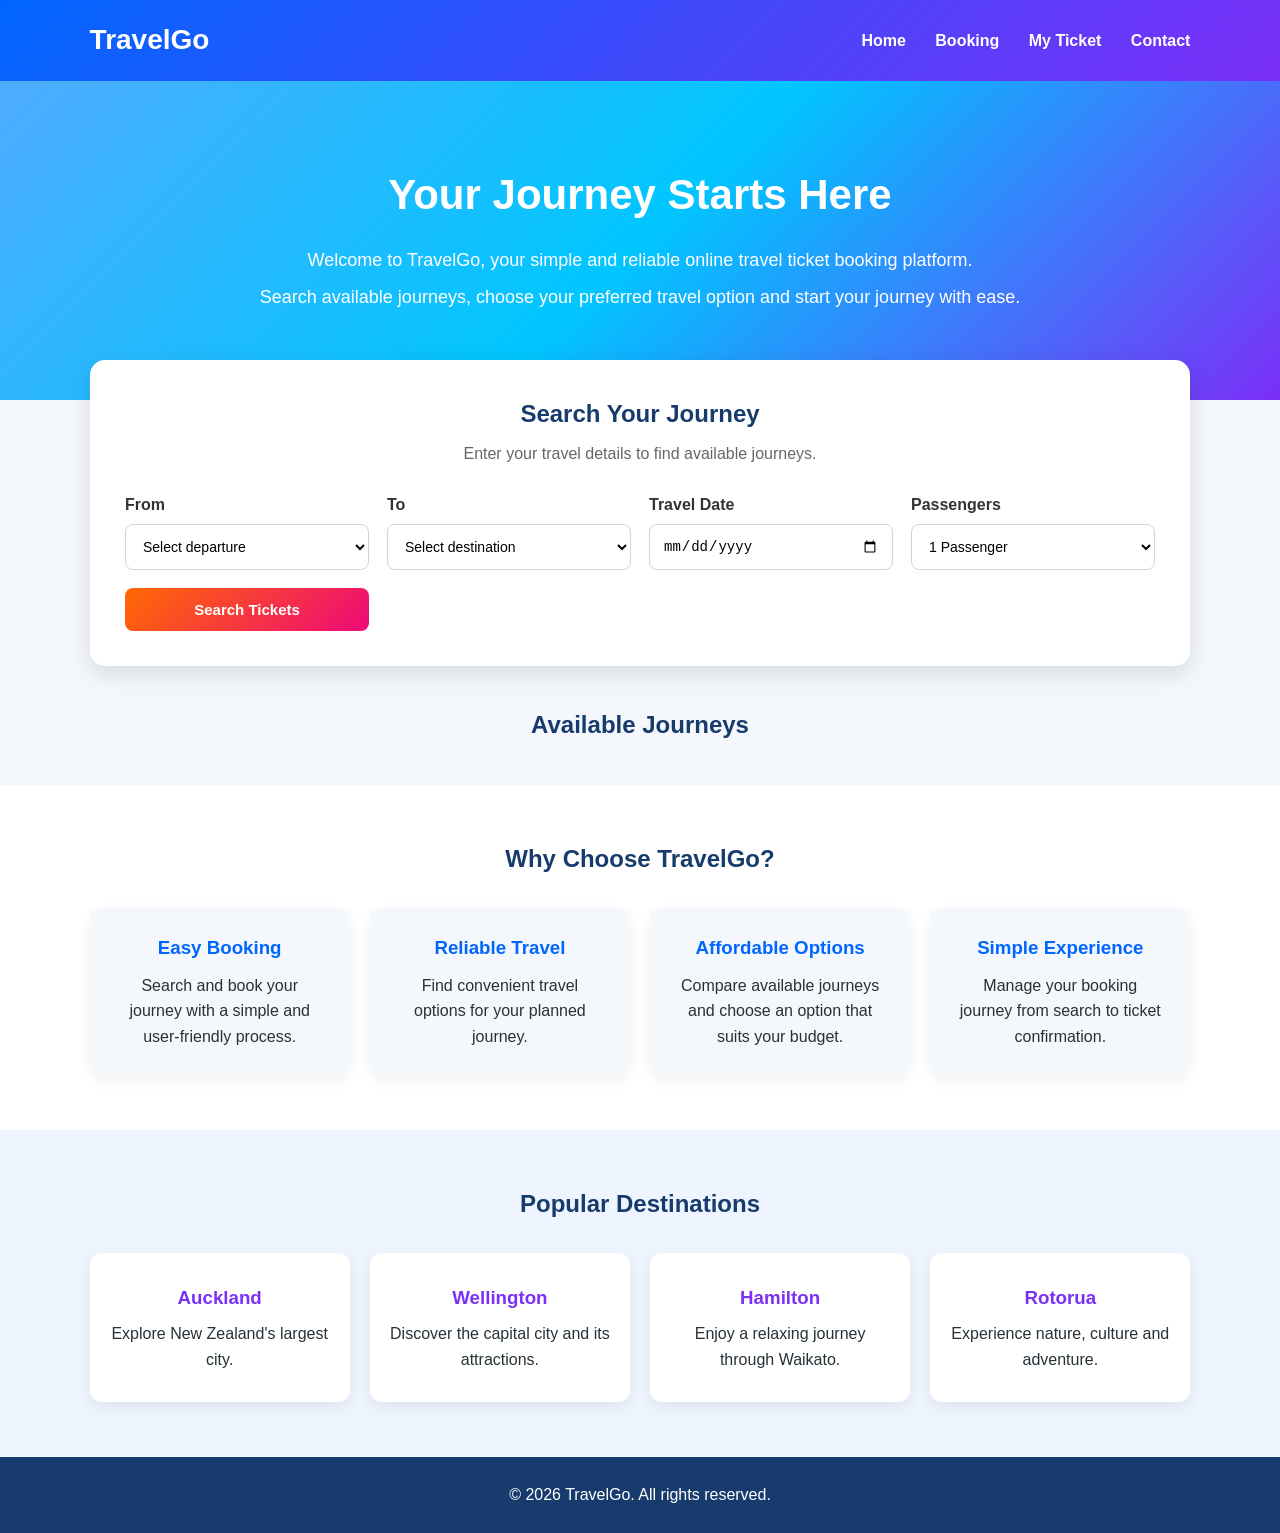
==== index.html @ e417c4aa "Add home and search module" ====
<!DOCTYPE html>
<html lang="en">
<head>
    <meta charset="UTF-8">
    <meta name="viewport" content="width=device-width, initial-scale=1.0">

    <title>TravelGo - Home & Search</title>

    <link rel="stylesheet" href="css/style.css">
</head>

<body>

    <!-- Navigation -->
    <header>
        <div class="logo">
            <h1>TravelGo</h1>
        </div>

        <nav>
            <a href="index.html">Home</a>
            <a href="booking.html">Booking</a>
            <a href="ticket.html">My Ticket</a>
            <a href="contact.html">Contact</a>
        </nav>
    </header>


    <!-- Hero / Welcome Section -->
    <section class="hero">

        <div class="hero-content">

            <h2>Your Journey Starts Here</h2>

            <p>
                Welcome to TravelGo, your simple and reliable
                online travel ticket booking platform.
            </p>

            <p>
                Search available journeys, choose your preferred
                travel option and start your journey with ease.
            </p>

        </div>

    </section>


    <!-- Search Section -->
    <section class="search-section">

        <h2>Search Your Journey</h2>

        <p class="section-description">
            Enter your travel details to find available journeys.
        </p>

        <form id="searchForm">

            <div class="form-group">

                <label for="from">From</label>

                <select id="from" name="from" required>

                    <option value="">Select departure</option>

                    <option value="Auckland">Auckland</option>
                    <option value="Wellington">Wellington</option>
                    <option value="Hamilton">Hamilton</option>
                    <option value="Rotorua">Rotorua</option>

                </select>

            </div>


            <div class="form-group">

                <label for="to">To</label>

                <select id="to" name="to" required>

                    <option value="">Select destination</option>

                    <option value="Auckland">Auckland</option>
                    <option value="Wellington">Wellington</option>
                    <option value="Hamilton">Hamilton</option>
                    <option value="Rotorua">Rotorua</option>

                </select>

            </div>


            <div class="form-group">

                <label for="travelDate">
                    Travel Date
                </label>

                <input
                    type="date"
                    id="travelDate"
                    name="travelDate"
                    required
                >

            </div>


            <div class="form-group">

                <label for="passengers">
                    Passengers
                </label>

                <select
                    id="passengers"
                    name="passengers"
                    required
                >

                    <option value="1">1 Passenger</option>
                    <option value="2">2 Passengers</option>
                    <option value="3">3 Passengers</option>
                    <option value="4">4 Passengers</option>
                    <option value="5">5 Passengers</option>

                </select>

            </div>


            <button type="submit">
                Search Tickets
            </button>

        </form>

    </section>


    <!-- Search Results -->
    <section id="results" class="results-section">

        <h2>Available Journeys</h2>

        <div id="journeyList">

            <!-- JavaScript will display results here -->

        </div>

    </section>


    <!-- Why Choose TravelGo -->
    <section class="why-section">

        <h2>Why Choose TravelGo?</h2>

        <div class="features">

            <div class="feature-card">
                <h3>Easy Booking</h3>
                <p>
                    Search and book your journey with a simple
                    and user-friendly process.
                </p>
            </div>

            <div class="feature-card">
                <h3>Reliable Travel</h3>
                <p>
                    Find convenient travel options for your
                    planned journey.
                </p>
            </div>

            <div class="feature-card">
                <h3>Affordable Options</h3>
                <p>
                    Compare available journeys and choose an
                    option that suits your budget.
                </p>
            </div>

            <div class="feature-card">
                <h3>Simple Experience</h3>
                <p>
                    Manage your booking journey from search
                    to ticket confirmation.
                </p>
            </div>

        </div>

    </section>


    <!-- Popular Destinations -->
    <section class="destinations-section">

        <h2>Popular Destinations</h2>

        <div class="destinations">

            <div class="destination-card">
                <h3>Auckland</h3>
                <p>Explore New Zealand's largest city.</p>
            </div>

            <div class="destination-card">
                <h3>Wellington</h3>
                <p>Discover the capital city and its attractions.</p>
            </div>

            <div class="destination-card">
                <h3>Hamilton</h3>
                <p>Enjoy a relaxing journey through Waikato.</p>
            </div>

            <div class="destination-card">
                <h3>Rotorua</h3>
                <p>Experience nature, culture and adventure.</p>
            </div>

        </div>

    </section>


    <!-- Footer -->
    <footer>

        <p>
            © 2026 TravelGo. All rights reserved.
        </p>

    </footer>


    <!-- JavaScript -->
    <script src="js/home-search.js"></script>

</body>

</html>
---- css/style.css ----
* {
    box-sizing: border-box;
    margin: 0;
    padding: 0;
}

body {
    font-family: Arial, sans-serif;
    background: #f4f7fb;
    color: #263238;
    line-height: 1.6;
}

/* Navigation */

header {
    background: linear-gradient(135deg, #0066ff, #7b2ff7);
    color: white;
    padding: 18px 7%;
    display: flex;
    justify-content: space-between;
    align-items: center;
}

.logo h1 {
    font-size: 28px;
}

nav a {
    color: white;
    text-decoration: none;
    margin-left: 25px;
    font-weight: bold;
}

nav a:hover {
    text-decoration: underline;
}


/* Hero Section */

.hero {
    background: linear-gradient(
        135deg,
        #4facfe,
        #00c6ff,
        #7b2ff7
    );

    color: white;
    text-align: center;
    padding: 80px 20px;
}

.hero-content {
    max-width: 800px;
    margin: auto;
}

.hero h2 {
    font-size: 42px;
    margin-bottom: 18px;
}

.hero p {
    font-size: 18px;
    margin: 8px 0;
}


/* Search Section */

.search-section {
    width: 90%;
    max-width: 1100px;
    margin: -40px auto 40px;
    background: white;
    padding: 35px;
    border-radius: 15px;
    box-shadow: 0 8px 25px rgba(0, 0, 0, 0.12);
    position: relative;
}

.search-section h2 {
    text-align: center;
    color: #173b6c;
    margin-bottom: 8px;
}

.section-description {
    text-align: center;
    color: #666;
    margin-bottom: 25px;
}

#searchForm {
    display: grid;
    grid-template-columns: repeat(4, 1fr);
    gap: 18px;
    align-items: end;
}

.form-group {
    display: flex;
    flex-direction: column;
    gap: 7px;
}

.form-group label {
    font-weight: bold;
    color: #333;
}

input,
select {
    width: 100%;
    padding: 13px;
    border: 1px solid #ccd5e0;
    border-radius: 8px;
    font-size: 14px;
    background: white;
}

input:focus,
select:focus {
    outline: none;
    border-color: #0066ff;
    box-shadow: 0 0 5px rgba(0, 102, 255, 0.25);
}


/* Search Button */

#searchForm button {
    padding: 13px;
    border: none;
    border-radius: 8px;
    background: linear-gradient(135deg, #ff6a00, #ee0979);
    color: white;
    font-size: 15px;
    font-weight: bold;
    cursor: pointer;
}

#searchForm button:hover {
    transform: translateY(-2px);
}


/* Results */

.results-section {
    width: 90%;
    max-width: 1100px;
    margin: 40px auto;
}

.results-section h2 {
    text-align: center;
    color: #173b6c;
    margin-bottom: 20px;
}

.journey-card {
    background: white;
    padding: 20px;
    margin-bottom: 15px;
    border-radius: 12px;
    border-left: 5px solid #0066ff;
    box-shadow: 0 5px 15px rgba(0, 0, 0, 0.08);
}

.journey-card button {
    margin-top: 12px;
    padding: 10px 18px;
    border: none;
    border-radius: 6px;
    background: #0066ff;
    color: white;
    cursor: pointer;
}


/* Why Choose TravelGo */

.why-section {
    background: #ffffff;
    padding: 55px 7%;
    text-align: center;
}

.why-section h2 {
    color: #173b6c;
    margin-bottom: 30px;
}

.features {
    display: grid;
    grid-template-columns: repeat(4, 1fr);
    gap: 20px;
}

.feature-card {
    padding: 25px;
    border-radius: 12px;
    background: #f4f7fb;
    box-shadow: 0 5px 15px rgba(0, 0, 0, 0.06);
}

.feature-card h3 {
    color: #0066ff;
    margin-bottom: 10px;
}


/* Destinations */

.destinations-section {
    padding: 55px 7%;
    text-align: center;
    background: #eef5ff;
}

.destinations-section h2 {
    color: #173b6c;
    margin-bottom: 30px;
}

.destinations {
    display: grid;
    grid-template-columns: repeat(4, 1fr);
    gap: 20px;
}

.destination-card {
    background: white;
    padding: 30px 20px;
    border-radius: 12px;
    box-shadow: 0 5px 15px rgba(0, 0, 0, 0.08);
}

.destination-card h3 {
    color: #7b2ff7;
    margin-bottom: 8px;
}


/* Footer */

footer {
    background: #173b6c;
    color: white;
    text-align: center;
    padding: 25px;
}


/* =========================================================
   BOOKING + MY TICKET + CONTACT
   Shared styles for all four modules
   ========================================================= */


/* Common Inner Page Banner */

.page-banner {
    background: linear-gradient(
        135deg,
        #4facfe,
        #00c6ff,
        #7b2ff7
    );
    color: white;
    text-align: center;
    padding: 55px 20px;
}

.page-banner h2 {
    font-size: 36px;
    margin-bottom: 10px;
}


/* Common Content Card */

.content-card {
    width: 90%;
    max-width: 1000px;
    margin: 40px auto;
    background: white;
    padding: 35px;
    border-radius: 15px;
    box-shadow: 0 8px 25px rgba(0, 0, 0, 0.12);
}

.content-card h2 {
    color: #173b6c;
    margin-bottom: 20px;
}


/* Booking */

.summary-box {
    background: #f4f7fb;
    border-radius: 12px;
    padding: 25px;
    margin-bottom: 30px;
}

.booking-form,
.contact-form {
    display: grid;
    gap: 18px;
}

.booking-form input,
.contact-form input,
.contact-form textarea {
    width: 100%;
    padding: 13px;
    border: 1px solid #ccd5e0;
    border-radius: 8px;
    font-size: 14px;
    font-family: Arial, sans-serif;
    background: white;
}

.booking-form input:focus,
.contact-form input:focus,
.contact-form textarea:focus {
    outline: none;
    border-color: #0066ff;
    box-shadow: 0 0 5px rgba(0, 102, 255, 0.25);
}


/* Shared Buttons */

.booking-form button,
.contact-form button,
.button-link {
    display: inline-block;
    padding: 12px 20px;
    border: none;
    border-radius: 8px;
    background: linear-gradient(
        135deg,
        #ff6a00,
        #ee0979
    );
    color: white;
    text-decoration: none;
    font-size: 15px;
    font-weight: bold;
    cursor: pointer;
}

.booking-form button:hover,
.contact-form button:hover,
.button-link:hover {
    opacity: 0.9;
}


/* My Ticket */

.ticket-card {
    background: #f4f7fb;
    border-radius: 12px;
    padding: 25px;
}

.ticket-header {
    display: flex;
    justify-content: space-between;
    align-items: center;
    gap: 15px;
    margin-bottom: 15px;
}

.ticket-header h2 {
    margin: 0;
}

.status {
    background: #198754;
    color: white;
    padding: 6px 12px;
    border-radius: 20px;
    font-size: 13px;
    font-weight: bold;
}

.ticket-number {
    background: white;
    padding: 12px 15px;
    border-radius: 8px;
    margin-bottom: 20px;
}

.ticket-grid {
    display: grid;
    grid-template-columns: repeat(2, 1fr);
    gap: 15px;
}

.ticket-grid div {
    background: white;
    padding: 15px;
    border-radius: 8px;
}

.ticket-grid span,
.ticket-grid strong {
    display: block;
}

.ticket-grid span {
    color: #6b7280;
    font-size: 13px;
}

.ticket-actions {
    margin-top: 25px;
}

.cancel-button {
    background: #dc3545 !important;
    margin-right: 10px;
}


/* Contact */

.contact-layout {
    display: grid;
    grid-template-columns: 1fr 1.4fr;
    gap: 35px;
}

.contact-item {
    margin-top: 20px;
    padding: 15px;
    background: #f4f7fb;
    border-radius: 8px;
}

.contact-item strong,
.contact-item span {
    display: block;
}

.success-message {
    color: #198754;
    font-weight: bold;
}

.error-message {
    color: #dc3545;
    font-weight: bold;
}

.empty-state {
    text-align: center;
    padding: 30px;
}


/* Responsive */

@media (max-width: 900px) {

    #searchForm {
        grid-template-columns: repeat(2, 1fr);
    }

    .features,
    .destinations {
        grid-template-columns: repeat(2, 1fr);
    }

    header {
        flex-direction: column;
        gap: 15px;
    }
}


@media (max-width: 700px) {

    .ticket-grid,
    .contact-layout {
        grid-template-columns: 1fr;
    }

    .content-card {
        padding: 25px;
    }

    .ticket-header {
        flex-direction: column;
        align-items: flex-start;
    }
}


@media (max-width: 600px) {

    #searchForm {
        grid-template-columns: 1fr;
    }

    .features,
    .destinations {
        grid-template-columns: 1fr;
    }

    .hero h2 {
        font-size: 30px;
    }

    nav a {
        margin: 5px;
    }
}
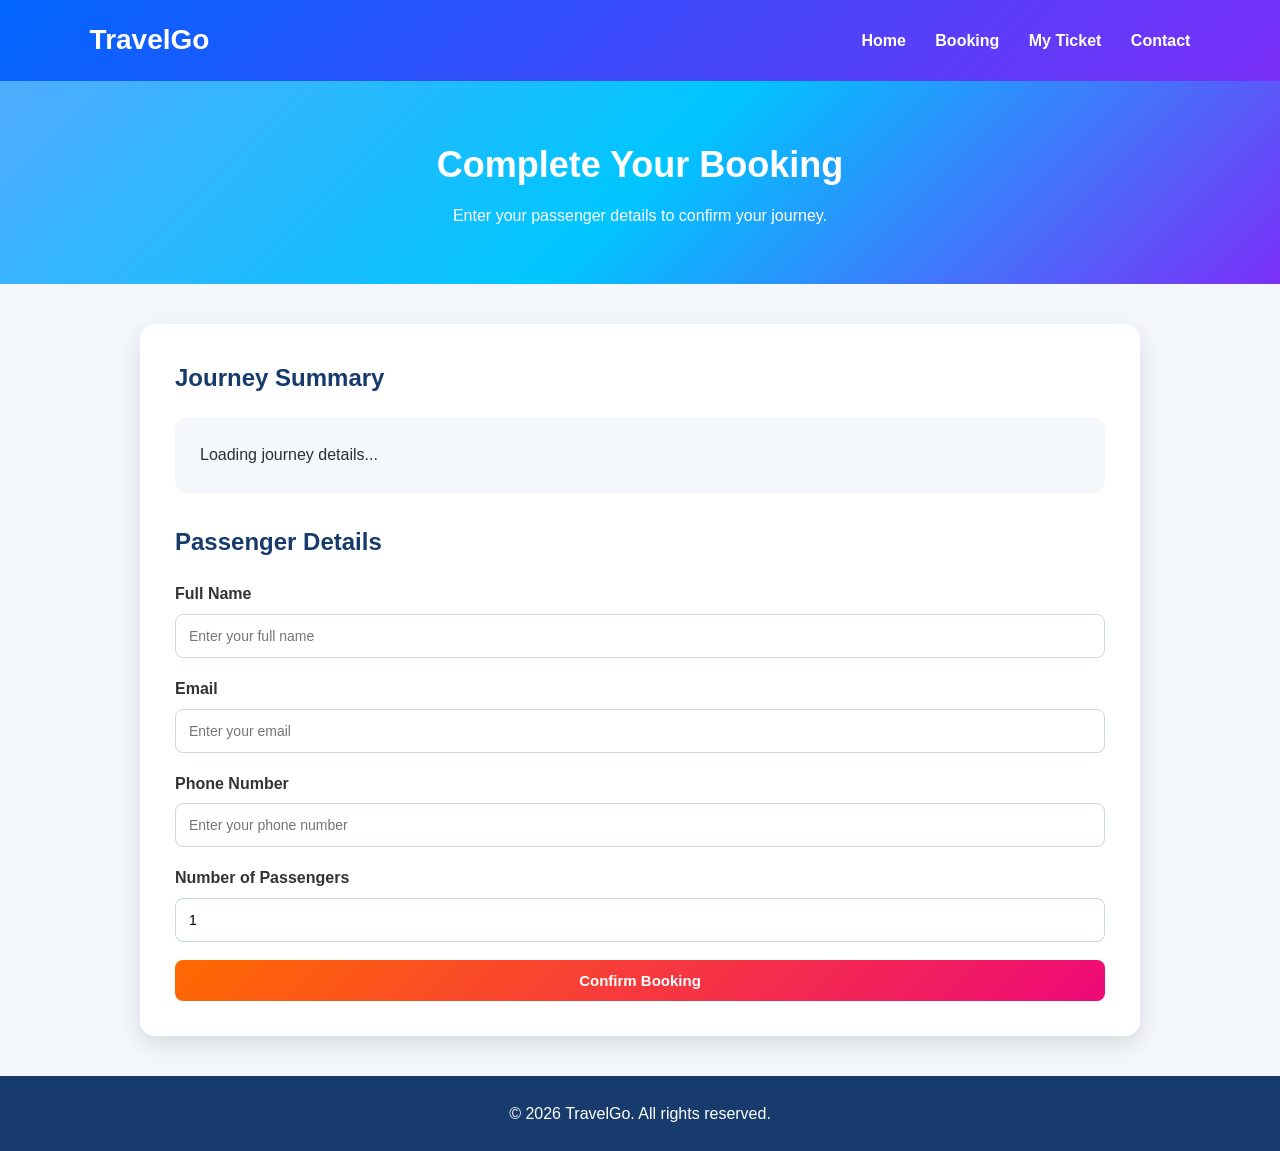
==== commit 7bad38c6: "Added booking files" ====
--- a/index.html
+++ b/index.html
@@ -1,251 +1,52 @@
 <!DOCTYPE html>
 <html lang="en">
 <head>
-    <meta charset="UTF-8">
-    <meta name="viewport" content="width=device-width, initial-scale=1.0">
-
-    <title>TravelGo - Home & Search</title>
-
-    <link rel="stylesheet" href="css/style.css">
+<meta charset="UTF-8">
+<meta name="viewport" content="width=device-width, initial-scale=1.0">
+<title>TravelGo - Booking</title>
+<link rel="stylesheet" href="css/style.css">
 </head>
-
 <body>
-
-    <!-- Navigation -->
-    <header>
-        <div class="logo">
-            <h1>TravelGo</h1>
-        </div>
-
-        <nav>
-            <a href="index.html">Home</a>
-            <a href="booking.html">Booking</a>
-            <a href="ticket.html">My Ticket</a>
-            <a href="contact.html">Contact</a>
-        </nav>
-    </header>
-
-
-    <!-- Hero / Welcome Section -->
-    <section class="hero">
-
-        <div class="hero-content">
-
-            <h2>Your Journey Starts Here</h2>
-
-            <p>
-                Welcome to TravelGo, your simple and reliable
-                online travel ticket booking platform.
-            </p>
-
-            <p>
-                Search available journeys, choose your preferred
-                travel option and start your journey with ease.
-            </p>
-
-        </div>
-
-    </section>
-
-
-    <!-- Search Section -->
-    <section class="search-section">
-
-        <h2>Search Your Journey</h2>
-
-        <p class="section-description">
-            Enter your travel details to find available journeys.
-        </p>
-
-        <form id="searchForm">
-
-            <div class="form-group">
-
-                <label for="from">From</label>
-
-                <select id="from" name="from" required>
-
-                    <option value="">Select departure</option>
-
-                    <option value="Auckland">Auckland</option>
-                    <option value="Wellington">Wellington</option>
-                    <option value="Hamilton">Hamilton</option>
-                    <option value="Rotorua">Rotorua</option>
-
-                </select>
-
-            </div>
-
-
-            <div class="form-group">
-
-                <label for="to">To</label>
-
-                <select id="to" name="to" required>
-
-                    <option value="">Select destination</option>
-
-                    <option value="Auckland">Auckland</option>
-                    <option value="Wellington">Wellington</option>
-                    <option value="Hamilton">Hamilton</option>
-                    <option value="Rotorua">Rotorua</option>
-
-                </select>
-
-            </div>
-
-
-            <div class="form-group">
-
-                <label for="travelDate">
-                    Travel Date
-                </label>
-
-                <input
-                    type="date"
-                    id="travelDate"
-                    name="travelDate"
-                    required
-                >
-
-            </div>
-
-
-            <div class="form-group">
-
-                <label for="passengers">
-                    Passengers
-                </label>
-
-                <select
-                    id="passengers"
-                    name="passengers"
-                    required
-                >
-
-                    <option value="1">1 Passenger</option>
-                    <option value="2">2 Passengers</option>
-                    <option value="3">3 Passengers</option>
-                    <option value="4">4 Passengers</option>
-                    <option value="5">5 Passengers</option>
-
-                </select>
-
-            </div>
-
-
-            <button type="submit">
-                Search Tickets
-            </button>
-
-        </form>
-
-    </section>
-
-
-    <!-- Search Results -->
-    <section id="results" class="results-section">
-
-        <h2>Available Journeys</h2>
-
-        <div id="journeyList">
-
-            <!-- JavaScript will display results here -->
-
-        </div>
-
-    </section>
-
-
-    <!-- Why Choose TravelGo -->
-    <section class="why-section">
-
-        <h2>Why Choose TravelGo?</h2>
-
-        <div class="features">
-
-            <div class="feature-card">
-                <h3>Easy Booking</h3>
-                <p>
-                    Search and book your journey with a simple
-                    and user-friendly process.
-                </p>
-            </div>
-
-            <div class="feature-card">
-                <h3>Reliable Travel</h3>
-                <p>
-                    Find convenient travel options for your
-                    planned journey.
-                </p>
-            </div>
-
-            <div class="feature-card">
-                <h3>Affordable Options</h3>
-                <p>
-                    Compare available journeys and choose an
-                    option that suits your budget.
-                </p>
-            </div>
-
-            <div class="feature-card">
-                <h3>Simple Experience</h3>
-                <p>
-                    Manage your booking journey from search
-                    to ticket confirmation.
-                </p>
-            </div>
-
-        </div>
-
-    </section>
-
-
-    <!-- Popular Destinations -->
-    <section class="destinations-section">
-
-        <h2>Popular Destinations</h2>
-
-        <div class="destinations">
-
-            <div class="destination-card">
-                <h3>Auckland</h3>
-                <p>Explore New Zealand's largest city.</p>
-            </div>
-
-            <div class="destination-card">
-                <h3>Wellington</h3>
-                <p>Discover the capital city and its attractions.</p>
-            </div>
-
-            <div class="destination-card">
-                <h3>Hamilton</h3>
-                <p>Enjoy a relaxing journey through Waikato.</p>
-            </div>
-
-            <div class="destination-card">
-                <h3>Rotorua</h3>
-                <p>Experience nature, culture and adventure.</p>
-            </div>
-
-        </div>
-
-    </section>
-
-
-    <!-- Footer -->
-    <footer>
-
-        <p>
-            © 2026 TravelGo. All rights reserved.
-        </p>
-
-    </footer>
-
-
-    <!-- JavaScript -->
-    <script src="js/home-search.js"></script>
-
+<header>
+<div class="logo"><h1>TravelGo</h1></div>
+<nav>
+<a href="index.html">Home</a>
+<a href="booking.html">Booking</a>
+<a href="ticket.html">My Ticket</a>
+<a href="contact.html">Contact</a>
+</nav>
+</header>
+<section class="page-banner">
+<h2>Complete Your Booking</h2>
+<p>Enter your passenger details to confirm your journey.</p>
+</section>
+<section class="content-card">
+<h2>Journey Summary</h2>
+<div id="journeySummary" class="summary-box">
+Loading journey details...
+</div>
+<h2>Passenger Details</h2>
+<form id="bookingForm" class="booking-form">
+<div class="form-group">
+<label for="fullName">Full Name</label>
+<input type="text" id="fullName" placeholder="Enter your full name" required>
+</div>
+<div class="form-group">
+<label for="email">Email</label>
+<input type="email" id="email" placeholder="Enter your email" required>
+</div>
+<div class="form-group">
+<label for="phone">Phone Number</label>
+<input type="tel" id="phone" placeholder="Enter your phone number" required>
+</div>
+<div class="form-group">
+<label for="passengerCount">Number of Passengers</label>
+<input type="number" id="passengerCount" min="1" max="5" value="1" required>
+</div>
+<button type="submit">Confirm Booking</button>
+</form>
+</section>
+<footer><p>© 2026 TravelGo. All rights reserved.</p></footer>
+<script src="js/booking.js"></script>
 </body>
-
-</html>+</html>
--- a/css/style.css
+++ b/css/style.css
@@ -525,3 +525,4 @@
         margin: 5px;
     }
 }
+
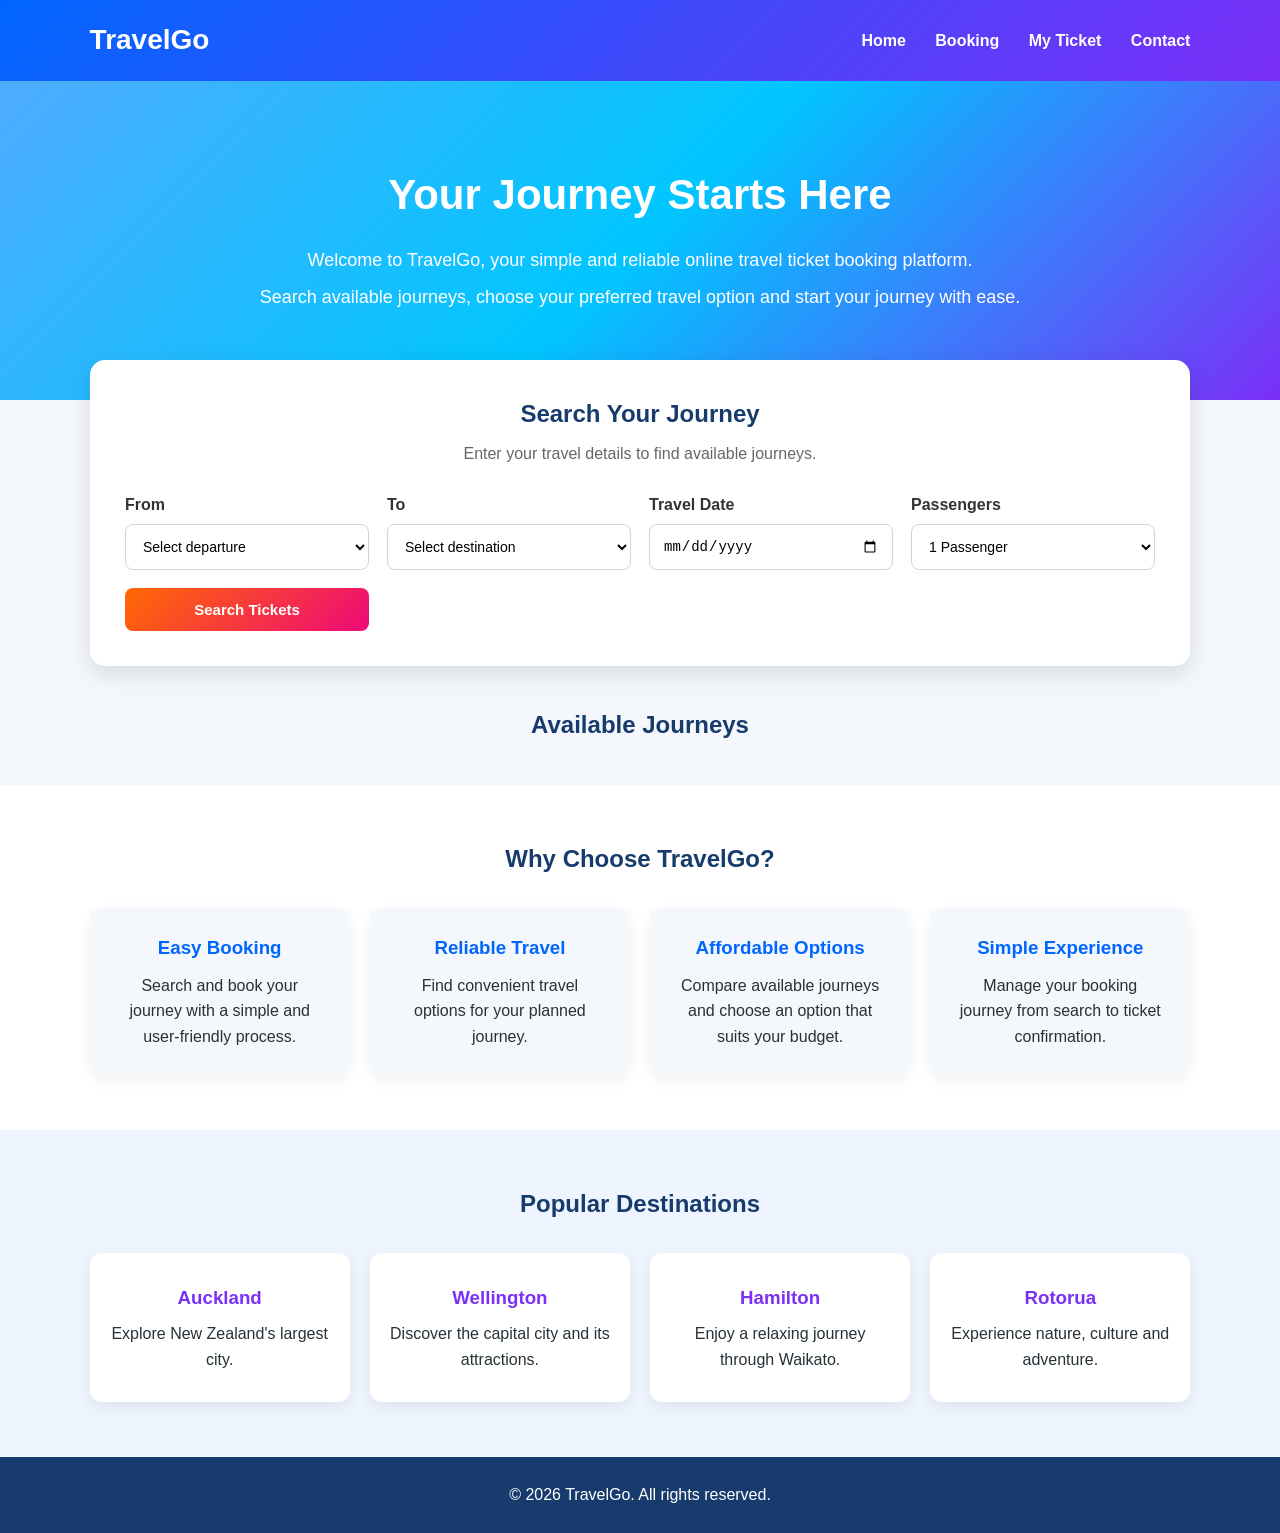
==== commit bbc98eb3: "Merge pull request #2 from anu-shan/feature/home-search Add home and search module" ====
--- a/index.html
+++ b/index.html
@@ -1,52 +1,251 @@
 <!DOCTYPE html>
 <html lang="en">
 <head>
-<meta charset="UTF-8">
-<meta name="viewport" content="width=device-width, initial-scale=1.0">
-<title>TravelGo - Booking</title>
-<link rel="stylesheet" href="css/style.css">
+    <meta charset="UTF-8">
+    <meta name="viewport" content="width=device-width, initial-scale=1.0">
+
+    <title>TravelGo - Home & Search</title>
+
+    <link rel="stylesheet" href="css/style.css">
 </head>
+
 <body>
-<header>
-<div class="logo"><h1>TravelGo</h1></div>
-<nav>
-<a href="index.html">Home</a>
-<a href="booking.html">Booking</a>
-<a href="ticket.html">My Ticket</a>
-<a href="contact.html">Contact</a>
-</nav>
-</header>
-<section class="page-banner">
-<h2>Complete Your Booking</h2>
-<p>Enter your passenger details to confirm your journey.</p>
-</section>
-<section class="content-card">
-<h2>Journey Summary</h2>
-<div id="journeySummary" class="summary-box">
-Loading journey details...
-</div>
-<h2>Passenger Details</h2>
-<form id="bookingForm" class="booking-form">
-<div class="form-group">
-<label for="fullName">Full Name</label>
-<input type="text" id="fullName" placeholder="Enter your full name" required>
-</div>
-<div class="form-group">
-<label for="email">Email</label>
-<input type="email" id="email" placeholder="Enter your email" required>
-</div>
-<div class="form-group">
-<label for="phone">Phone Number</label>
-<input type="tel" id="phone" placeholder="Enter your phone number" required>
-</div>
-<div class="form-group">
-<label for="passengerCount">Number of Passengers</label>
-<input type="number" id="passengerCount" min="1" max="5" value="1" required>
-</div>
-<button type="submit">Confirm Booking</button>
-</form>
-</section>
-<footer><p>© 2026 TravelGo. All rights reserved.</p></footer>
-<script src="js/booking.js"></script>
+
+    <!-- Navigation -->
+    <header>
+        <div class="logo">
+            <h1>TravelGo</h1>
+        </div>
+
+        <nav>
+            <a href="index.html">Home</a>
+            <a href="booking.html">Booking</a>
+            <a href="ticket.html">My Ticket</a>
+            <a href="contact.html">Contact</a>
+        </nav>
+    </header>
+
+
+    <!-- Hero / Welcome Section -->
+    <section class="hero">
+
+        <div class="hero-content">
+
+            <h2>Your Journey Starts Here</h2>
+
+            <p>
+                Welcome to TravelGo, your simple and reliable
+                online travel ticket booking platform.
+            </p>
+
+            <p>
+                Search available journeys, choose your preferred
+                travel option and start your journey with ease.
+            </p>
+
+        </div>
+
+    </section>
+
+
+    <!-- Search Section -->
+    <section class="search-section">
+
+        <h2>Search Your Journey</h2>
+
+        <p class="section-description">
+            Enter your travel details to find available journeys.
+        </p>
+
+        <form id="searchForm">
+
+            <div class="form-group">
+
+                <label for="from">From</label>
+
+                <select id="from" name="from" required>
+
+                    <option value="">Select departure</option>
+
+                    <option value="Auckland">Auckland</option>
+                    <option value="Wellington">Wellington</option>
+                    <option value="Hamilton">Hamilton</option>
+                    <option value="Rotorua">Rotorua</option>
+
+                </select>
+
+            </div>
+
+
+            <div class="form-group">
+
+                <label for="to">To</label>
+
+                <select id="to" name="to" required>
+
+                    <option value="">Select destination</option>
+
+                    <option value="Auckland">Auckland</option>
+                    <option value="Wellington">Wellington</option>
+                    <option value="Hamilton">Hamilton</option>
+                    <option value="Rotorua">Rotorua</option>
+
+                </select>
+
+            </div>
+
+
+            <div class="form-group">
+
+                <label for="travelDate">
+                    Travel Date
+                </label>
+
+                <input
+                    type="date"
+                    id="travelDate"
+                    name="travelDate"
+                    required
+                >
+
+            </div>
+
+
+            <div class="form-group">
+
+                <label for="passengers">
+                    Passengers
+                </label>
+
+                <select
+                    id="passengers"
+                    name="passengers"
+                    required
+                >
+
+                    <option value="1">1 Passenger</option>
+                    <option value="2">2 Passengers</option>
+                    <option value="3">3 Passengers</option>
+                    <option value="4">4 Passengers</option>
+                    <option value="5">5 Passengers</option>
+
+                </select>
+
+            </div>
+
+
+            <button type="submit">
+                Search Tickets
+            </button>
+
+        </form>
+
+    </section>
+
+
+    <!-- Search Results -->
+    <section id="results" class="results-section">
+
+        <h2>Available Journeys</h2>
+
+        <div id="journeyList">
+
+            <!-- JavaScript will display results here -->
+
+        </div>
+
+    </section>
+
+
+    <!-- Why Choose TravelGo -->
+    <section class="why-section">
+
+        <h2>Why Choose TravelGo?</h2>
+
+        <div class="features">
+
+            <div class="feature-card">
+                <h3>Easy Booking</h3>
+                <p>
+                    Search and book your journey with a simple
+                    and user-friendly process.
+                </p>
+            </div>
+
+            <div class="feature-card">
+                <h3>Reliable Travel</h3>
+                <p>
+                    Find convenient travel options for your
+                    planned journey.
+                </p>
+            </div>
+
+            <div class="feature-card">
+                <h3>Affordable Options</h3>
+                <p>
+                    Compare available journeys and choose an
+                    option that suits your budget.
+                </p>
+            </div>
+
+            <div class="feature-card">
+                <h3>Simple Experience</h3>
+                <p>
+                    Manage your booking journey from search
+                    to ticket confirmation.
+                </p>
+            </div>
+
+        </div>
+
+    </section>
+
+
+    <!-- Popular Destinations -->
+    <section class="destinations-section">
+
+        <h2>Popular Destinations</h2>
+
+        <div class="destinations">
+
+            <div class="destination-card">
+                <h3>Auckland</h3>
+                <p>Explore New Zealand's largest city.</p>
+            </div>
+
+            <div class="destination-card">
+                <h3>Wellington</h3>
+                <p>Discover the capital city and its attractions.</p>
+            </div>
+
+            <div class="destination-card">
+                <h3>Hamilton</h3>
+                <p>Enjoy a relaxing journey through Waikato.</p>
+            </div>
+
+            <div class="destination-card">
+                <h3>Rotorua</h3>
+                <p>Experience nature, culture and adventure.</p>
+            </div>
+
+        </div>
+
+    </section>
+
+
+    <!-- Footer -->
+    <footer>
+
+        <p>
+            © 2026 TravelGo. All rights reserved.
+        </p>
+
+    </footer>
+
+
+    <!-- JavaScript -->
+    <script src="js/home-search.js"></script>
+
 </body>
-</html>
+
+</html>
--- a/css/style.css
+++ b/css/style.css
@@ -525,4 +525,3 @@
         margin: 5px;
     }
 }
-
